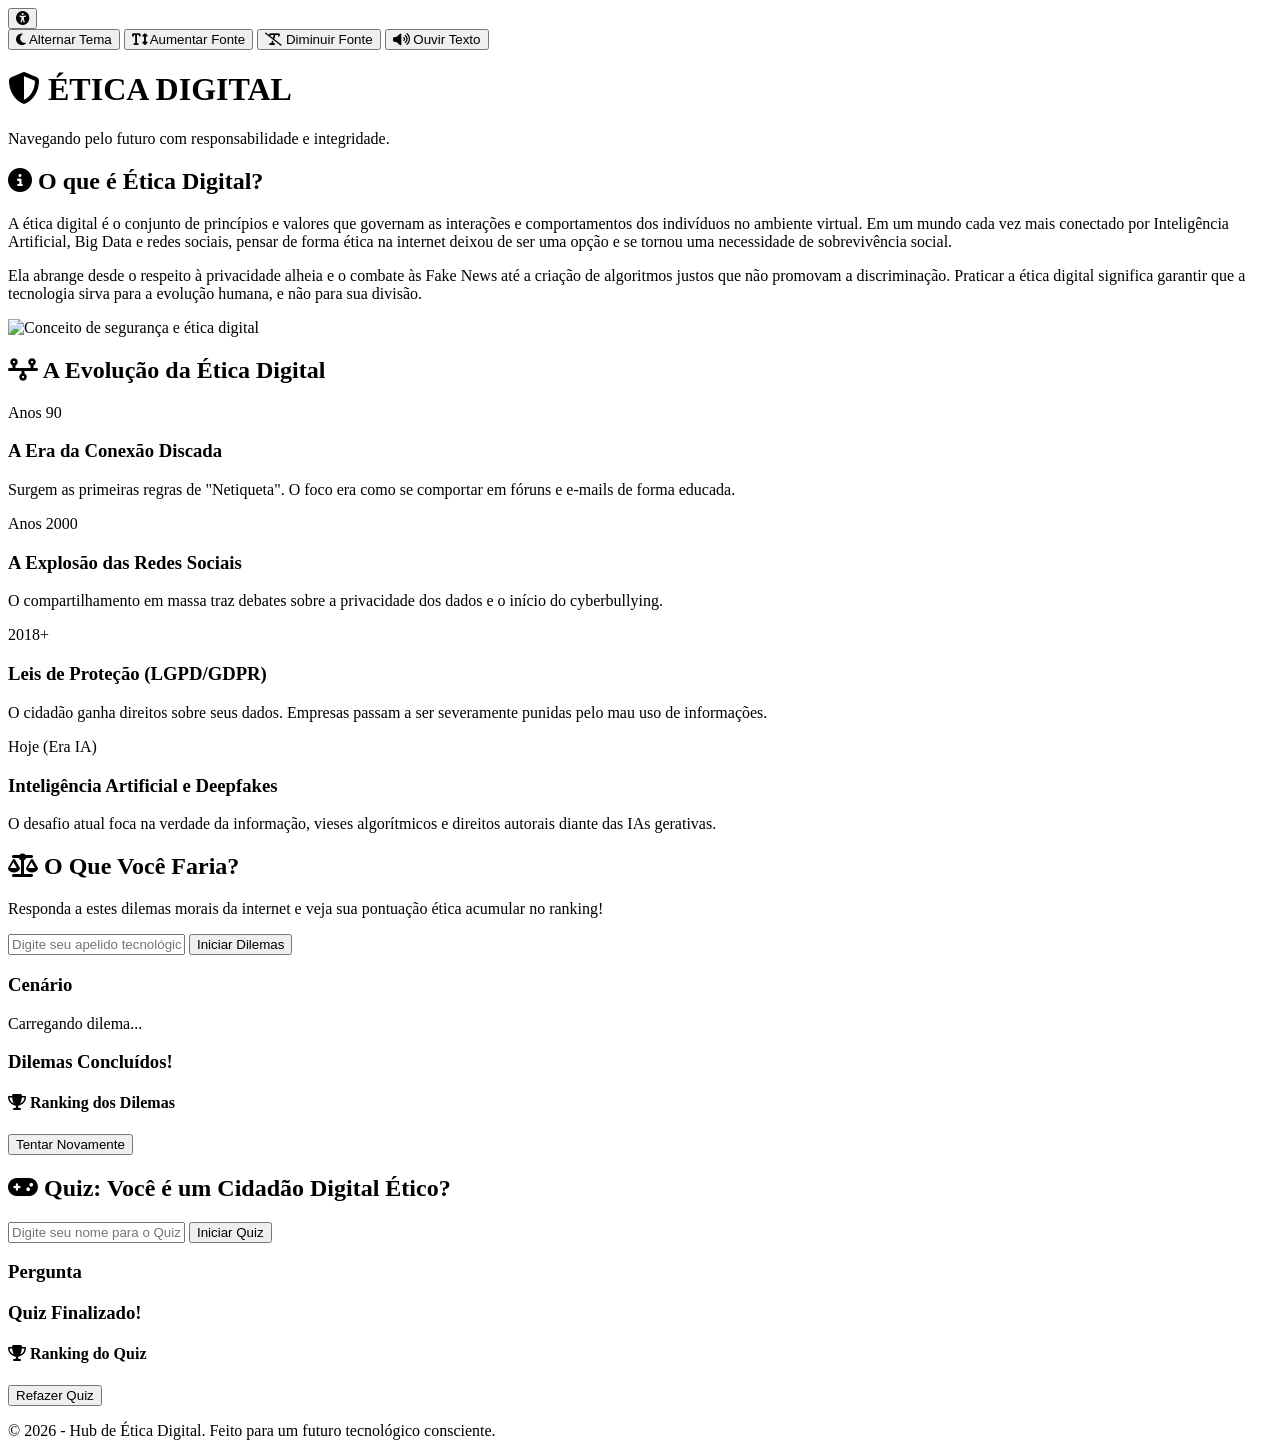
==== index.html @ a430b6e4 "Rename gemini-code-1782995423516.html to index.html" ====
<!DOCTYPE html>
<html lang="pt-BR">
<head>
    <meta charset="UTF-8">
    <meta name="viewport" content="width=device-width, initial-scale=1.0">
    <title>Ética Digital: O Futuro Consciente</title>
    <link rel="stylesheet" href="style.css">
    <link rel="stylesheet" href="https://cdnjs.cloudflare.com/ajax/libs/font-awesome/6.4.0/css/all.min.css">
</head>
<body>

    <div class="accessibility-menu">
        <button class="acc-toggle" aria-label="Abrir menu de acessibilidade">
            <i class="fa-solid fa-universal-access"></i>
        </button>
        <div class="acc-options">
            <button id="btn-theme" title="Alternar Tema Claro/Escuro"><i class="fa-solid fa-moon"></i> Alternar Tema</button>
            <button id="btn-font-plus" title="Aumentar Fonte"><i class="fa-solid fa-text-height"></i> Aumentar Fonte</button>
            <button id="btn-font-minus" title="Diminuir Fonte"><i class="fa-solid fa-text-slash"></i> Diminuir Fonte</button>
            <button id="btn-tts" title="Ouvir Texto"><i class="fa-solid fa-volume-high"></i> Ouvir Texto</button>
        </div>
    </div>

    <header>
        <div class="tech-grid-bg"></div>
        <h1><i class="fa-solid fa-shield-halved"></i> ÉTICA DIGITAL</h1>
        <p>Navegando pelo futuro com responsabilidade e integridade.</p>
    </header>

    <main class="container">
        <section class="card intro-section">
            <h2><i class="fa-solid fa-circle-info"></i> O que é Ética Digital?</h2>
            <div class="intro-grid">
                <div class="text-content">
                    <p>A ética digital é o conjunto de princípios e valores que governam as interações e comportamentos dos indivíduos no ambiente virtual. Em um mundo cada vez mais conectado por Inteligência Artificial, Big Data e redes sociais, pensar de forma ética na internet deixou de ser uma opção e se tornou uma necessidade de sobrevivência social.</p>
                    <p>Ela abrange desde o respeito à privacidade alheia e o combate às Fake News até a criação de algoritmos justos que não promovam a discriminação. Praticar a ética digital significa garantir que a tecnologia sirva para a evolução humana, e não para sua divisão.</p>
                </div>
                <div class="image-placeholder">
                    <img src="https://images.unsplash.com/photo-1550751827-4bd374c3f58b?auto=format&fit=crop&w=600&q=80" alt="Conceito de segurança e ética digital">
                </div>
            </div>
        </section>

        <section class="card timeline-section">
            <h2><i class="fa-solid fa-timeline"></i> A Evolução da Ética Digital</h2>
            <div class="timeline">
                <div class="timeline-item">
                    <div class="timeline-dot"></div>
                    <div class="timeline-date">Anos 90</div>
                    <div class="timeline-content">
                        <h3>A Era da Conexão Discada</h3>
                        <p>Surgem as primeiras regras de "Netiqueta". O foco era como se comportar em fóruns e e-mails de forma educada.</p>
                    </div>
                </div>
                <div class="timeline-item">
                    <div class="timeline-dot"></div>
                    <div class="timeline-date">Anos 2000</div>
                    <div class="timeline-content">
                        <h3>A Explosão das Redes Sociais</h3>
                        <p>O compartilhamento em massa traz debates sobre a privacidade dos dados e o início do cyberbullying.</p>
                    </div>
                </div>
                <div class="timeline-item">
                    <div class="timeline-dot"></div>
                    <div class="timeline-date">2018+</div>
                    <div class="timeline-content">
                        <h3>Leis de Proteção (LGPD/GDPR)</h3>
                        <p>O cidadão ganha direitos sobre seus dados. Empresas passam a ser severamente punidas pelo mau uso de informações.</p>
                    </div>
                </div>
                <div class="timeline-item">
                    <div class="timeline-dot"></div>
                    <div class="timeline-date">Hoje (Era IA)</div>
                    <div class="timeline-content">
                        <h3>Inteligência Artificial e Deepfakes</h3>
                        <p>O desafio atual foca na verdade da informação, vieses algorítmicos e direitos autorais diante das IAs gerativas.</p>
                    </div>
                </div>
            </div>
        </section>

        <section class="card scenarios-section">
            <h2><i class="fa-solid fa-scale-balanced"></i> O Que Você Faria?</h2>
            <p>Responda a estes dilemas morais da internet e veja sua pontuação ética acumular no ranking!</p>
            
            <div id="scenario-setup" class="form-group">
                <input type="text" id="player-name-scenarios" placeholder="Digite seu apelido tecnológico..." required>
                <button id="btn-start-scenarios" class="btn">Iniciar Dilemas</button>
            </div>

            <div id="scenarios-container" class="hidden">
                <div class="progress-bar"><div id="scenario-progress" class="progress"></div></div>
                <div id="scenario-box">
                    <h3 id="scenario-title">Cenário</h3>
                    <p id="scenario-text">Carregando dilema...</p>
                    <div id="scenario-options" class="options-grid"></div>
                </div>
            </div>

            <div id="scenarios-result" class="hidden">
                <h3>Dilemas Concluídos!</h3>
                <p id="scenario-final-score"></p>
                <div class="ranking-box">
                    <h4><i class="fa-solid fa-trophy"></i> Ranking dos Dilemas</h4>
                    <ol id="scenarios-ranking-list"></ol>
                </div>
                <button id="btn-restart-scenarios" class="btn">Tentar Novamente</button>
            </div>
        </section>

        <section class="card quiz-section">
            <h2><i class="fa-solid fa-gamepad"></i> Quiz: Você é um Cidadão Digital Ético?</h2>
            
            <div id="quiz-setup" class="form-group">
                <input type="text" id="player-name-quiz" placeholder="Digite seu nome para o Quiz..." required>
                <button id="btn-start-quiz" class="btn">Iniciar Quiz</button>
            </div>

            <div id="quiz-container" class="hidden">
                <div class="progress-bar"><div id="quiz-progress" class="progress"></div></div>
                <div id="quiz-box">
                    <h3 id="quiz-question">Pergunta</h3>
                    <div id="quiz-options" class="options-grid"></div>
                </div>
            </div>

            <div id="quiz-result" class="hidden">
                <h3>Quiz Finalizado!</h3>
                <p id="quiz-final-score"></p>
                <div class="ranking-box">
                    <h4><i class="fa-solid fa-trophy"></i> Ranking do Quiz</h4>
                    <ol id="quiz-ranking-list"></ol>
                </div>
                <button id="btn-restart-quiz" class="btn">Refazer Quiz</button>
            </div>
        </section>
    </main>

    <footer>
        <p>&copy; 2026 - Hub de Ética Digital. Feito para um futuro tecnológico consciente.</p>
    </footer>

    <script src="script.js"></script>
</body>
</html>
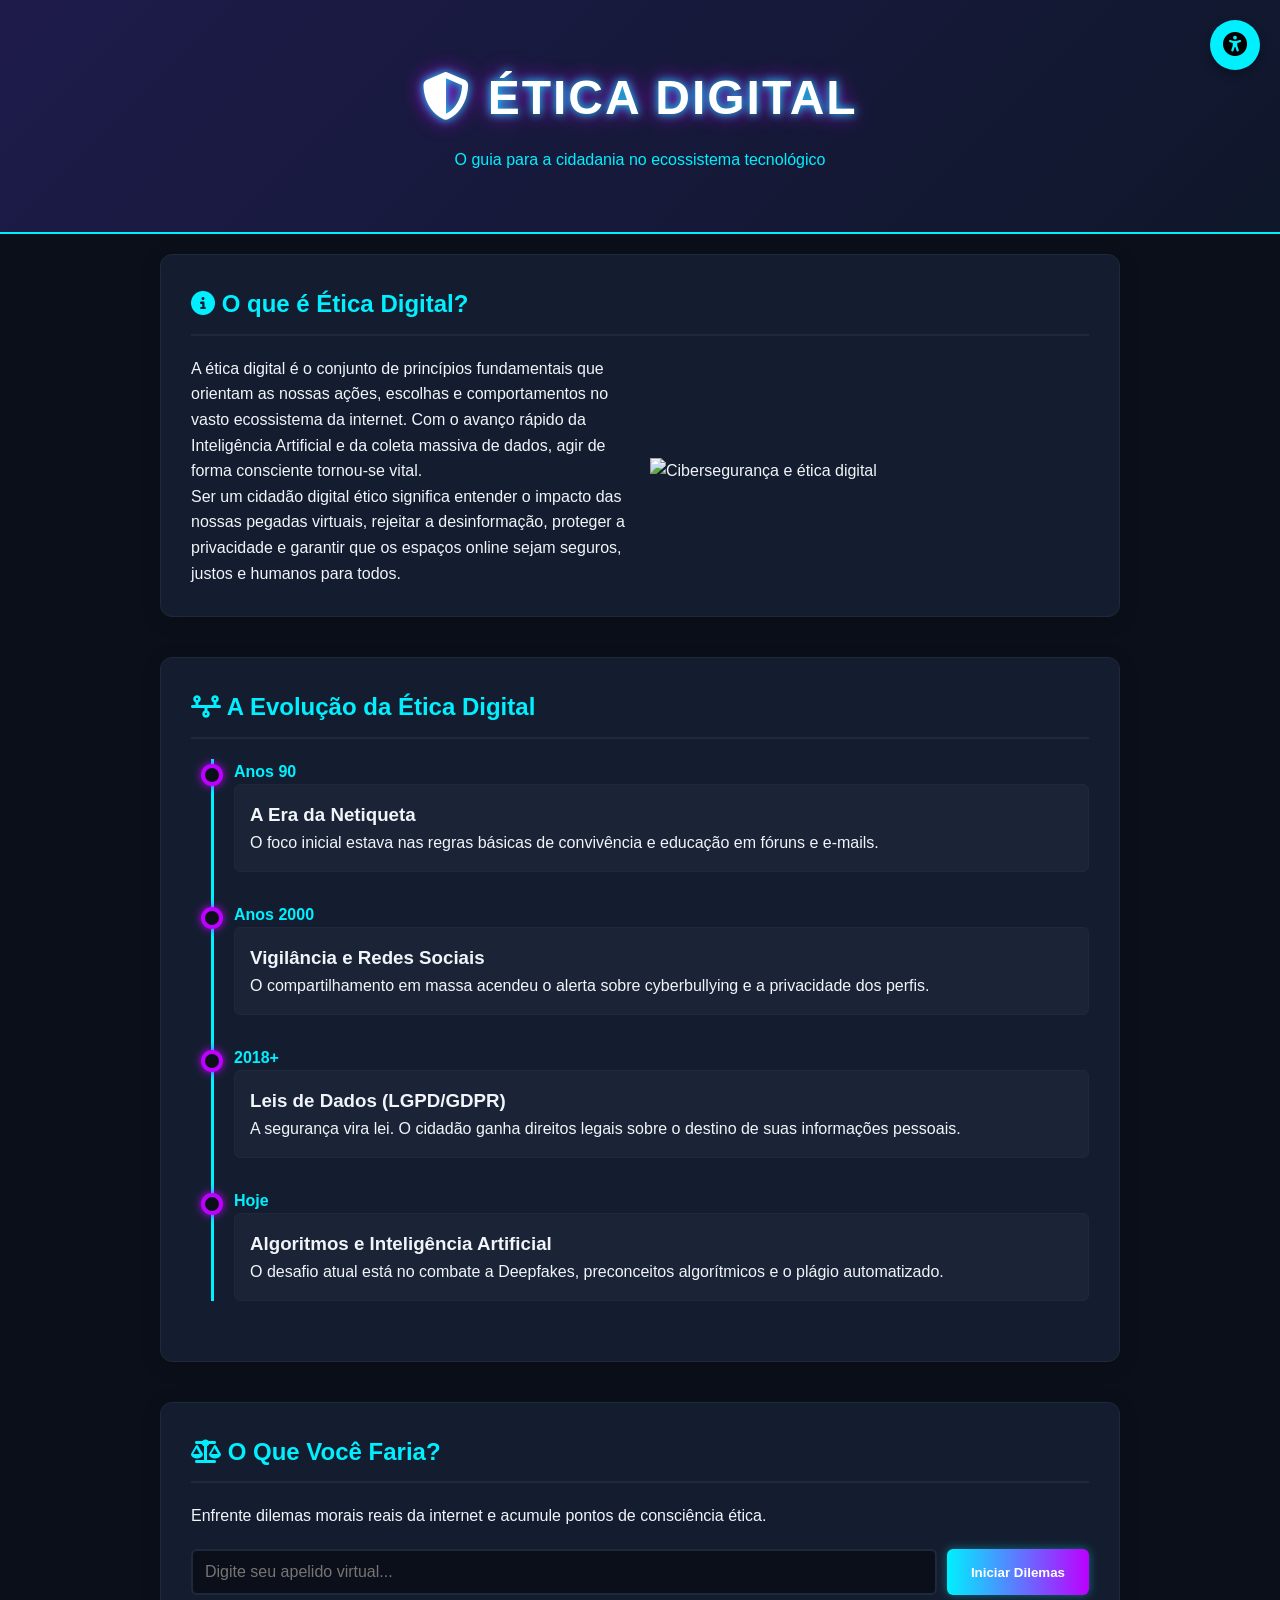
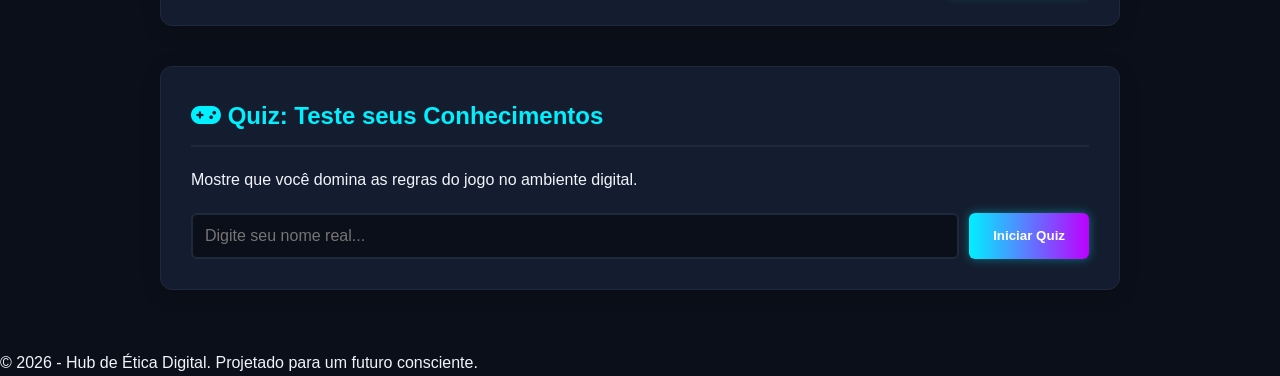
==== commit e50ecff2: "Revise content and titles for clarity and engagement Updated the title and various sections to enhan" ====
--- a/index.html
+++ b/index.html
@@ -3,7 +3,7 @@
 <head>
     <meta charset="UTF-8">
     <meta name="viewport" content="width=device-width, initial-scale=1.0">
-    <title>Ética Digital: O Futuro Consciente</title>
+    <title>Ética Digital: O Guia para a Cidadania no Ecossistema Tecnológico</title>
     <link rel="stylesheet" href="style.css">
     <link rel="stylesheet" href="https://cdnjs.cloudflare.com/ajax/libs/font-awesome/6.4.0/css/all.min.css">
 </head>
@@ -14,77 +14,77 @@
             <i class="fa-solid fa-universal-access"></i>
         </button>
         <div class="acc-options">
-            <button id="btn-theme" title="Alternar Tema Claro/Escuro"><i class="fa-solid fa-moon"></i> Alternar Tema</button>
-            <button id="btn-font-plus" title="Aumentar Fonte"><i class="fa-solid fa-text-height"></i> Aumentar Fonte</button>
-            <button id="btn-font-minus" title="Diminuir Fonte"><i class="fa-solid fa-text-slash"></i> Diminuir Fonte</button>
-            <button id="btn-tts" title="Ouvir Texto"><i class="fa-solid fa-volume-high"></i> Ouvir Texto</button>
+            <button id="btn-theme"><i class="fa-solid fa-moon"></i> Alternar Tema</button>
+            <button id="btn-font-plus"><i class="fa-solid fa-text-height"></i> Aumentar Fonte</button>
+            <button id="btn-font-minus"><i class="fa-solid fa-text-slash"></i> Diminuir Fonte</button>
+            <button id="btn-tts"><i class="fa-solid fa-volume-high"></i> Ouvir Texto</button>
         </div>
     </div>
 
     <header>
-        <div class="tech-grid-bg"></div>
+        <div class="neon-grid-effect"></div>
         <h1><i class="fa-solid fa-shield-halved"></i> ÉTICA DIGITAL</h1>
-        <p>Navegando pelo futuro com responsabilidade e integridade.</p>
+        <p class="subtitle">O guia para a cidadania no ecossistema tecnológico</p>
     </header>
 
     <main class="container">
-        <section class="card intro-section">
+        <section class="card intro-section tech-border">
             <h2><i class="fa-solid fa-circle-info"></i> O que é Ética Digital?</h2>
             <div class="intro-grid">
                 <div class="text-content">
-                    <p>A ética digital é o conjunto de princípios e valores que governam as interações e comportamentos dos indivíduos no ambiente virtual. Em um mundo cada vez mais conectado por Inteligência Artificial, Big Data e redes sociais, pensar de forma ética na internet deixou de ser uma opção e se tornou uma necessidade de sobrevivência social.</p>
-                    <p>Ela abrange desde o respeito à privacidade alheia e o combate às Fake News até a criação de algoritmos justos que não promovam a discriminação. Praticar a ética digital significa garantir que a tecnologia sirva para a evolução humana, e não para sua divisão.</p>
+                    <p>A ética digital é o conjunto de princípios fundamentais que orientam as nossas ações, escolhas e comportamentos no vasto ecossistema da internet. Com o avanço rápido da Inteligência Artificial e da coleta massiva de dados, agir de forma consciente tornou-se vital.</p>
+                    <p>Ser um cidadão digital ético significa entender o impacto das nossas pegadas virtuais, rejeitar a desinformação, proteger a privacidade e garantir que os espaços online sejam seguros, justos e humanos para todos.</p>
                 </div>
-                <div class="image-placeholder">
-                    <img src="https://images.unsplash.com/photo-1550751827-4bd374c3f58b?auto=format&fit=crop&w=600&q=80" alt="Conceito de segurança e ética digital">
+                <div class="image-box">
+                    <img src="https://images.unsplash.com/photo-1550751827-4bd374c3f58b?auto=format&fit=crop&w=600&q=80" alt="Cibersegurança e ética digital">
                 </div>
             </div>
         </section>
 
-        <section class="card timeline-section">
+        <section class="card timeline-section tech-border">
             <h2><i class="fa-solid fa-timeline"></i> A Evolução da Ética Digital</h2>
             <div class="timeline">
                 <div class="timeline-item">
                     <div class="timeline-dot"></div>
                     <div class="timeline-date">Anos 90</div>
                     <div class="timeline-content">
-                        <h3>A Era da Conexão Discada</h3>
-                        <p>Surgem as primeiras regras de "Netiqueta". O foco era como se comportar em fóruns e e-mails de forma educada.</p>
+                        <h3>A Era da Netiqueta</h3>
+                        <p>O foco inicial estava nas regras básicas de convivência e educação em fóruns e e-mails.</p>
                     </div>
                 </div>
                 <div class="timeline-item">
                     <div class="timeline-dot"></div>
                     <div class="timeline-date">Anos 2000</div>
                     <div class="timeline-content">
-                        <h3>A Explosão das Redes Sociais</h3>
-                        <p>O compartilhamento em massa traz debates sobre a privacidade dos dados e o início do cyberbullying.</p>
+                        <h3>Vigilância e Redes Sociais</h3>
+                        <p>O compartilhamento em massa acendeu o alerta sobre cyberbullying e a privacidade dos perfis.</p>
                     </div>
                 </div>
                 <div class="timeline-item">
                     <div class="timeline-dot"></div>
                     <div class="timeline-date">2018+</div>
                     <div class="timeline-content">
-                        <h3>Leis de Proteção (LGPD/GDPR)</h3>
-                        <p>O cidadão ganha direitos sobre seus dados. Empresas passam a ser severamente punidas pelo mau uso de informações.</p>
+                        <h3>Leis de Dados (LGPD/GDPR)</h3>
+                        <p>A segurança vira lei. O cidadão ganha direitos legais sobre o destino de suas informações pessoais.</p>
                     </div>
                 </div>
                 <div class="timeline-item">
                     <div class="timeline-dot"></div>
-                    <div class="timeline-date">Hoje (Era IA)</div>
+                    <div class="timeline-date">Hoje</div>
                     <div class="timeline-content">
-                        <h3>Inteligência Artificial e Deepfakes</h3>
-                        <p>O desafio atual foca na verdade da informação, vieses algorítmicos e direitos autorais diante das IAs gerativas.</p>
+                        <h3>Algoritmos e Inteligência Artificial</h3>
+                        <p>O desafio atual está no combate a Deepfakes, preconceitos algorítmicos e o plágio automatizado.</p>
                     </div>
                 </div>
             </div>
         </section>
 
-        <section class="card scenarios-section">
+        <section class="card scenarios-section tech-border">
             <h2><i class="fa-solid fa-scale-balanced"></i> O Que Você Faria?</h2>
-            <p>Responda a estes dilemas morais da internet e veja sua pontuação ética acumular no ranking!</p>
+            <p>Enfrente dilemas morais reais da internet e acumule pontos de consciência ética.</p>
             
             <div id="scenario-setup" class="form-group">
-                <input type="text" id="player-name-scenarios" placeholder="Digite seu apelido tecnológico..." required>
+                <input type="text" id="player-name-scenarios" placeholder="Digite seu apelido virtual...">
                 <button id="btn-start-scenarios" class="btn">Iniciar Dilemas</button>
             </div>
 
@@ -92,7 +92,7 @@
                 <div class="progress-bar"><div id="scenario-progress" class="progress"></div></div>
                 <div id="scenario-box">
                     <h3 id="scenario-title">Cenário</h3>
-                    <p id="scenario-text">Carregando dilema...</p>
+                    <p id="scenario-text">Carregando...</p>
                     <div id="scenario-options" class="options-grid"></div>
                 </div>
             </div>
@@ -101,18 +101,19 @@
                 <h3>Dilemas Concluídos!</h3>
                 <p id="scenario-final-score"></p>
                 <div class="ranking-box">
-                    <h4><i class="fa-solid fa-trophy"></i> Ranking dos Dilemas</h4>
+                    <h4><i class="fa-solid fa-trophy"></i> Ranking de Consciência</h4>
                     <ol id="scenarios-ranking-list"></ol>
                 </div>
-                <button id="btn-restart-scenarios" class="btn">Tentar Novamente</button>
+                <button id="btn-restart-scenarios" class="btn">Refazer Dilemas</button>
             </div>
         </section>
 
-        <section class="card quiz-section">
-            <h2><i class="fa-solid fa-gamepad"></i> Quiz: Você é um Cidadão Digital Ético?</h2>
+        <section class="card quiz-section tech-border">
+            <h2><i class="fa-solid fa-gamepad"></i> Quiz: Teste seus Conhecimentos</h2>
+            <p>Mostre que você domina as regras do jogo no ambiente digital.</p>
             
             <div id="quiz-setup" class="form-group">
-                <input type="text" id="player-name-quiz" placeholder="Digite seu nome para o Quiz..." required>
+                <input type="text" id="player-name-quiz" placeholder="Digite seu nome real...">
                 <button id="btn-start-quiz" class="btn">Iniciar Quiz</button>
             </div>
 
@@ -137,7 +138,7 @@
     </main>
 
     <footer>
-        <p>&copy; 2026 - Hub de Ética Digital. Feito para um futuro tecnológico consciente.</p>
+        <p>&copy; 2026 - Hub de Ética Digital. Projetado para um futuro consciente.</p>
     </footer>
 
     <script src="script.js"></script>
--- a/style.css
+++ b/style.css
@@ -0,0 +1,300 @@
+/* Variáveis de Cores e Estilo */
+:root {
+    --bg-principal: #0b0f19;
+    --bg-card: #141d30;
+    --texto: #f1f5f9;
+    --texto-secundario: #94a3b8;
+    --neon-azul: #00f0ff;
+    --neon-roxo: #bd00ff;
+    --neon-verde: #39ff14;
+    --borda: #1e293b;
+    --fonte-tamanho-base: 16px;
+}
+
+/* Tema Claro */
+body.light-theme {
+    --bg-principal: #f8fafc;
+    --bg-card: #ffffff;
+    --texto: #0f172a;
+    --texto-secundario: #475569;
+    --borda: #cbd5e1;
+}
+
+* {
+    margin: 0;
+    padding: 0;
+    box-sizing: border-box;
+    font-family: 'Segoe UI', Roboto, sans-serif;
+    transition: background-color 0.3s, color 0.3s;
+}
+
+body {
+    background-color: var(--bg-principal);
+    color: var(--texto);
+    font-size: var(--fonte-tamanho-base);
+    overflow-x: hidden;
+    line-height: 1.6;
+}
+
+.container {
+    max-width: 1000px;
+    margin: 0 auto;
+    padding: 20px;
+}
+
+/* Header Decorativo */
+header {
+    position: relative;
+    text-align: center;
+    padding: 60px 20px;
+    background: linear-gradient(135deg, #1e1b4b 0%, #0f172a 100%);
+    border-bottom: 2px solid var(--neon-azul);
+    overflow: hidden;
+}
+
+header h1 {
+    font-size: 3rem;
+    font-weight: 800;
+    letter-spacing: 2px;
+    color: #fff;
+    text-shadow: 0 0 10px var(--neon-azul), 0 0 20px var(--neon-roxo);
+    margin-bottom: 10px;
+}
+
+header p {
+    color: var(--neon-azul);
+    font-weight: 500;
+}
+
+/* Cards Decorados */
+.card {
+    background-color: var(--bg-card);
+    border: 1px solid var(--borda);
+    border-radius: 12px;
+    padding: 30px;
+    margin-bottom: 40px;
+    box-shadow: 0 4px 20px rgba(0, 0, 0, 0.15);
+    position: relative;
+}
+
+.card h2 {
+    color: var(--neon-azul);
+    margin-bottom: 20px;
+    border-bottom: 2px solid var(--borda);
+    padding-bottom: 10px;
+}
+
+/* Seção de Introdução */
+.intro-grid {
+    display: grid;
+    grid-template-columns: 1fr 1fr;
+    gap: 20px;
+    align-items: center;
+}
+
+.image-placeholder img {
+    width: 100%;
+    border-radius: 8px;
+    border: 2px solid var(--neon-roxo);
+    box-shadow: 0 0 15px rgba(189, 0, 255, 0.3);
+}
+
+/* Linha do Tempo (Timeline) */
+.timeline {
+    position: relative;
+    border-left: 3px solid var(--neon-azul);
+    margin-left: 20px;
+    padding-left: 20px;
+}
+
+.timeline-item {
+    position: relative;
+    margin-bottom: 30px;
+}
+
+.timeline-dot {
+    position: absolute;
+    left: -33px;
+    top: 5px;
+    width: 22px;
+    height: 22px;
+    border-radius: 50%;
+    background: var(--bg-principal);
+    border: 4px solid var(--neon-roxo);
+    box-shadow: 0 0 8px var(--neon-roxo);
+}
+
+.timeline-date {
+    font-weight: bold;
+    color: var(--neon-azul);
+}
+
+.timeline-content {
+    background: rgba(255, 255, 255, 0.03);
+    padding: 15px;
+    border-radius: 6px;
+    border: 1px solid var(--borda);
+}
+
+/* Elementos Interativos (Inputs, Botões, Opções) */
+.form-group {
+    display: flex;
+    gap: 10px;
+    margin-top: 20px;
+}
+
+input[type="text"] {
+    flex: 1;
+    padding: 12px;
+    border-radius: 6px;
+    border: 2px solid var(--borda);
+    background-color: var(--bg-principal);
+    color: var(--texto);
+    font-size: 1rem;
+}
+
+input[type="text"]:focus {
+    border-color: var(--neon-azul);
+    outline: none;
+}
+
+.btn {
+    padding: 12px 24px;
+    background: linear-gradient(90deg, var(--neon-azul), var(--neon-roxo));
+    color: white;
+    border: none;
+    border-radius: 6px;
+    font-weight: bold;
+    cursor: pointer;
+    box-shadow: 0 0 10px rgba(0, 240, 255, 0.4);
+}
+
+.btn:hover {
+    filter: brightness(1.2);
+}
+
+.options-grid {
+    display: grid;
+    grid-template-columns: 1fr;
+    gap: 12px;
+    margin-top: 20px;
+}
+
+.option-btn {
+    padding: 15px;
+    background: rgba(255, 255, 255, 0.05);
+    border: 1px solid var(--borda);
+    border-radius: 8px;
+    color: var(--texto);
+    text-align: left;
+    cursor: pointer;
+    font-size: 1rem;
+}
+
+.option-btn:hover {
+    border-color: var(--neon-azul);
+    background: rgba(0, 240, 255, 0.1);
+}
+
+/* Progress Bar */
+.progress-bar {
+    width: 100%;
+    height: 6px;
+    background: var(--borda);
+    border-radius: 3px;
+    margin-bottom: 20px;
+}
+
+.progress {
+    height: 100%;
+    width: 0%;
+    background: var(--neon-azul);
+    border-radius: 3px;
+    transition: width 0.3s;
+}
+
+/* Rankings */
+.ranking-box {
+    margin-top: 20px;
+    background: rgba(0, 0, 0, 0.2);
+    padding: 15px;
+    border-radius: 8px;
+    border: 1px solid var(--neon-roxo);
+}
+
+.ranking-box ol {
+    padding-left: 20px;
+}
+
+.ranking-box li {
+    margin: 8px 0;
+    padding: 4px;
+    border-bottom: 1px dashed var(--borda);
+}
+
+/* Menu de Acessibilidade Flutuante */
+.accessibility-menu {
+    position: fixed;
+    top: 20px;
+    right: 20px;
+    z-index: 1000;
+}
+
+.acc-toggle {
+    width: 50px;
+    height: 50px;
+    border-radius: 50%;
+    background-color: var(--neon-azul);
+    color: #000;
+    border: none;
+    font-size: 1.5rem;
+    cursor: pointer;
+    box-shadow: 0 4px 10px rgba(0,0,0,0.3);
+}
+
+.acc-options {
+    display: none;
+    position: absolute;
+    right: 0;
+    top: 60px;
+    background-color: var(--bg-card);
+    border: 1px solid var(--borda);
+    border-radius: 8px;
+    padding: 10px;
+    width: 200px;
+    box-shadow: 0 4px 15px rgba(0,0,0,0.5);
+}
+
+.acc-options button {
+    display: block;
+    width: 100%;
+    padding: 10px;
+    margin: 5px 0;
+    background: transparent;
+    color: var(--texto);
+    border: 1px solid transparent;
+    text-align: left;
+    cursor: pointer;
+    border-radius: 4px;
+}
+
+.acc-options button:hover {
+    background: rgba(0, 240, 255, 0.1);
+    border-color: var(--neon-azul);
+}
+
+/* Classes Utilitárias */
+.hidden { display: none !important; }
+
+/* Responsividade total (Celulares e Tablets) */
+@media (max-width: 768px) {
+    .intro-grid {
+        grid-template-columns: 1fr;
+    }
+    header h1 {
+        font-size: 2rem;
+    }
+    .form-group {
+        flex-direction: column;
+    }
+}
